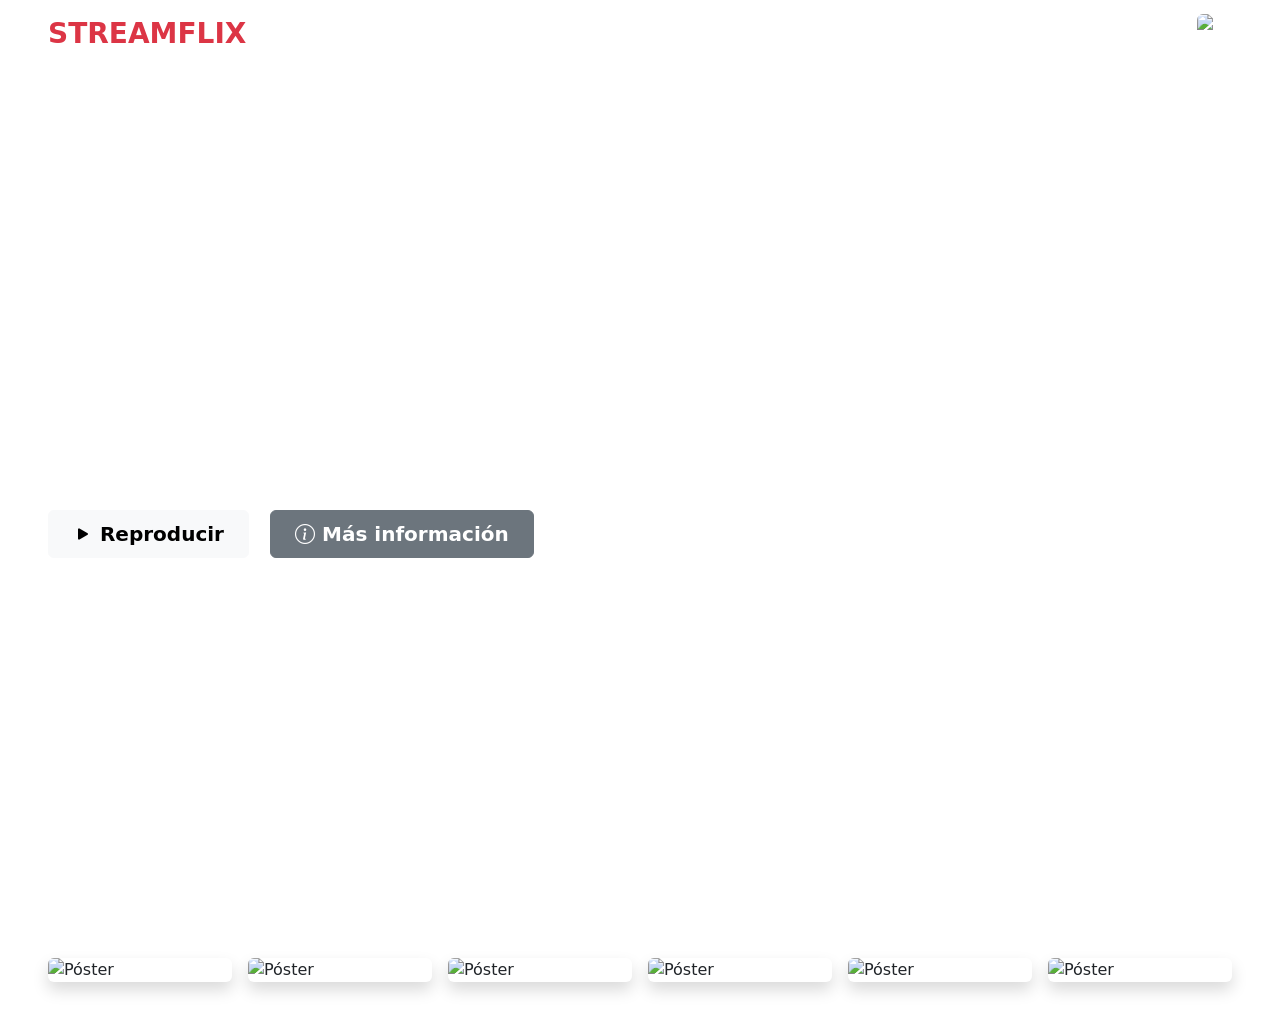
==== 02_steamfix_boostrap/index.html @ c893250f "wawis" ====
<!DOCTYPE html>
<html lang="es">

<head>
    <meta charset="UTF-8">
    <meta name="viewport" content="width=device-width, initial-scale=1.0">
    <title>StreamFlix - Tu plataforma de streaming</title>

    <link href="https://cdn.jsdelivr.net/npm/bootstrap@5.3.2/dist/css/bootstrap.min.css" rel="stylesheet">
    <link rel="stylesheet" href="https://cdn.jsdelivr.net/npm/bootstrap-icons@1.11.1/font/bootstrap-icons.css">
    <link href="https://fonts.googleapis.com/css2?family=Roboto:wght@400;700&display=swap" rel="stylesheet">
    <link rel="stylesheet" href="css/estilos.css">
</head>

<body>

    <nav class="navbar navbar-expand-lg fixed-top barra-oscura">

        <div class="container-fluid px-5">
            <a class="navbar-brand text-danger fw-bold fs-3" href="#">STREAMFLIX</a>
            <button class="navbar-toggler bg-light" type="button" data-bs-toggle="collapse"
                data-bs-target="#menuPrincipal">
                <span class="navbar-toggler-icon"></span>
            </button>
            <div class="collapse navbar-collapse" id="menuPrincipal">
                <ul class="navbar-nav me-auto mb-2 mb-lg-0">
                    <li class="nav-item"><a class="nav-link text-white" href="#">Inicio</a></li>
                    <li class="nav-item"><a class="nav-link text-white-50" href="#">Series</a></li>
                    <li class="nav-item"><a class="nav-link text-white-50" href="#">Películas</a></li>
                    <li class="nav-item"><a class="nav-link text-white-50" href="#">Mi Lista</a></li>
                </ul>

                <div class="d-flex align-items-center text-white gap-4">
                    <i class="bi bi-search fs-5" style="cursor: pointer;"></i>
                    <i class="bi bi-bell fs-5" style="cursor: pointer;"></i>
                    <img src="https://upload.wikimedia.org/wikipedia/commons/0/0b/Netflix-avatar.png" alt="Perfil"
                        width="35" class="rounded" style="cursor: pointer;">
                </div>

            </div>

        </div>


    </nav>

    <header class="hero-portada vh-100 d-flex align-items-center text-white">

        <div class="container-fluid px-5">
            h1 class="display-1 fw-bold mb-4">Stranger Things</h1>

            <p class="lead w-50 d-none d-md-block mb-4">
                Cuando un niño desaparece, sus amigos, su familia y la policía se ven envueltos en una serie de eventos
                misteriosos al tratar de encontrarlo. Un misterio que involucra experimentos secretos y fuerzas
                sobrenaturales.
            </p>

            <div class="botones-hero">
                <button class="btn btn-light px-4 py-2 me-3 fs-5 fw-bold">
                    <i class="bi bi-play-fill"></i> Reproducir
                </button>
                <button class="btn btn-secondary px-4 py-2 fs-5 fw-bold bg-opacity-50">
                    <i class="bi bi-info-circle"></i> Más información
                </button>
            </div>

        </div>

    </header>

    <main class="container-fluid px-5 seccion-catalogo mb-5">
        <h3 class="text-white mb-4 fw-bold">Tendencias ahora</h3>

        <div class="row g-3">
            <div class="col-6 col-md-4 col-lg-2">
                <div class="card bg-transparent border-0 tarjeta-pelicula">
                    <img src=".."
                        class="card-img rounded-2 shadow" alt="Póster">
                </div>
            </div>

            <div class="col-6 col-md-4 col-lg-2">
                <div class="card bg-transparent border-0 tarjeta-pelicula">
                    <img src=".."
                        class="card-img rounded-2 shadow" alt="Póster">
                </div>
            </div>

            <div class="col-6 col-md-4 col-lg-2">
                <div class="card bg-transparent border-0 tarjeta-pelicula">
                    <img src=".."
                        class="card-img rounded-2 shadow" alt="Póster">
                </div>
            </div>

            <div class="col-6 col-md-4 col-lg-2">
                <div class="card bg-transparent border-0 tarjeta-pelicula">
                    <img src=".."
                        class="card-img rounded-2 shadow" alt="Póster">
                </div>
            </div>

            <div class="col-6 col-md-4 col-lg-2">
                <div class="card bg-transparent border-0 tarjeta-pelicula">
                    <img src=".."
                        class="card-img rounded-2 shadow" alt="Póster">
                </div>
            </div>

            <div class="col-6 col-md-4 col-lg-2">
                <div class="card bg-transparent border-0 tarjeta-pelicula">
                    <img src=".."
                        class="card-img rounded-2 shadow" alt="Póster">
                </div>
            </div>

        </div>
    </main>


</body>

</html>
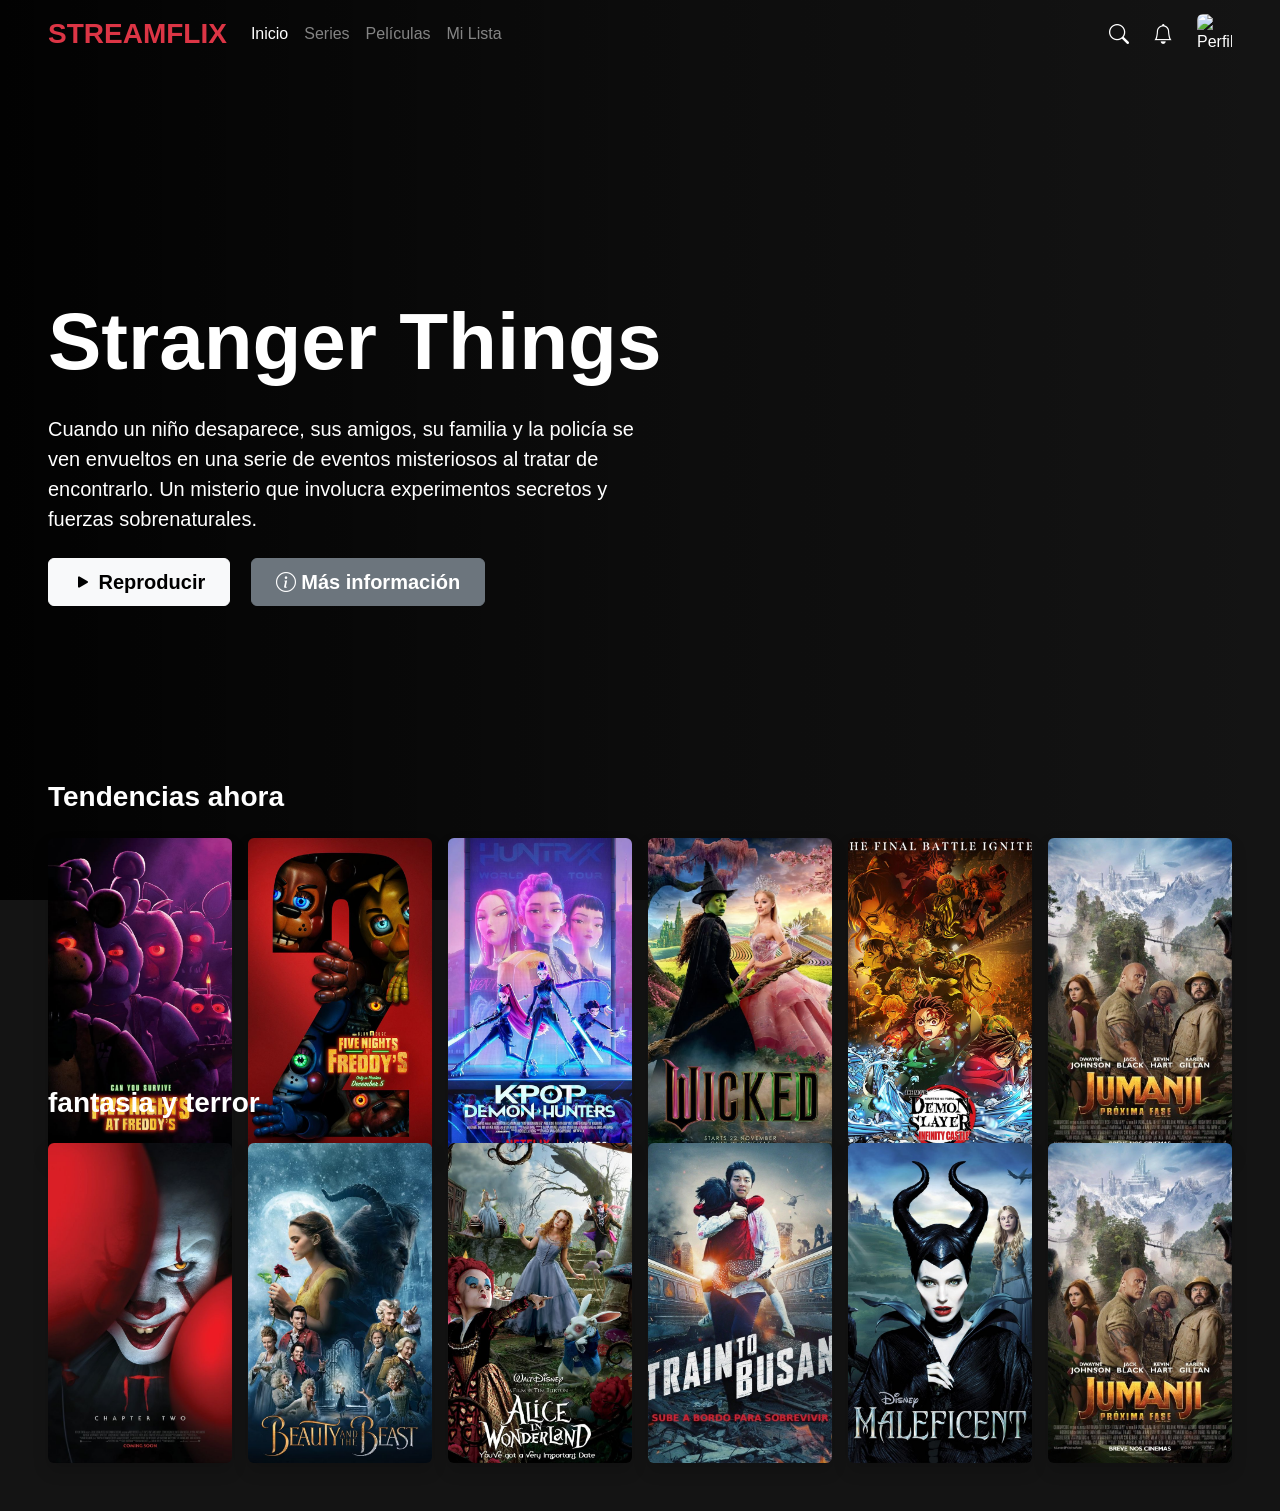
==== commit d24c0f05: "hello" ====
--- a/02_steamfix_boostrap/index.html
+++ b/02_steamfix_boostrap/index.html
@@ -9,7 +9,7 @@
     <link href="https://cdn.jsdelivr.net/npm/bootstrap@5.3.2/dist/css/bootstrap.min.css" rel="stylesheet">
     <link rel="stylesheet" href="https://cdn.jsdelivr.net/npm/bootstrap-icons@1.11.1/font/bootstrap-icons.css">
     <link href="https://fonts.googleapis.com/css2?family=Roboto:wght@400;700&display=swap" rel="stylesheet">
-    <link rel="stylesheet" href="css/estilos.css">
+    <link rel="stylesheet" href="static/css/style.css">
 </head>
 
 <body>
@@ -47,7 +47,7 @@
     <header class="hero-portada vh-100 d-flex align-items-center text-white">
 
         <div class="container-fluid px-5">
-            h1 class="display-1 fw-bold mb-4">Stranger Things</h1>
+            <h1 class="display-1 fw-bold mb-4">Stranger Things</h1>
 
             <p class="lead w-50 d-none d-md-block mb-4">
                 Cuando un niño desaparece, sus amigos, su familia y la policía se ven envueltos en una serie de eventos
@@ -74,48 +74,97 @@
         <div class="row g-3">
             <div class="col-6 col-md-4 col-lg-2">
                 <div class="card bg-transparent border-0 tarjeta-pelicula">
-                    <img src=".."
-                        class="card-img rounded-2 shadow" alt="Póster">
+                    <img src="resources/images/descarga (3).jfif" class="card-img rounded-2 shadow" alt="Póster">
                 </div>
             </div>
 
             <div class="col-6 col-md-4 col-lg-2">
                 <div class="card bg-transparent border-0 tarjeta-pelicula">
-                    <img src=".."
-                        class="card-img rounded-2 shadow" alt="Póster">
+                    <img src="resources/images/Five Nights at Freddy's 2 (2025).jfif" class="card-img rounded-2 shadow" alt="Póster">
                 </div>
             </div>
 
             <div class="col-6 col-md-4 col-lg-2">
                 <div class="card bg-transparent border-0 tarjeta-pelicula">
-                    <img src=".."
-                        class="card-img rounded-2 shadow" alt="Póster">
+                    <img src="resources/images/Nueva película  _ las guerreras del k-pop _.jfif" class="card-img rounded-2 shadow" alt="Póster">
                 </div>
             </div>
 
             <div class="col-6 col-md-4 col-lg-2">
                 <div class="card bg-transparent border-0 tarjeta-pelicula">
-                    <img src=".."
-                        class="card-img rounded-2 shadow" alt="Póster">
+                    <img src="resources/images/Wicked In Cinemas 26 November 2024.jfif" class="card-img rounded-2 shadow" alt="Póster">
                 </div>
             </div>
 
             <div class="col-6 col-md-4 col-lg-2">
                 <div class="card bg-transparent border-0 tarjeta-pelicula">
-                    <img src=".."
-                        class="card-img rounded-2 shadow" alt="Póster">
+                    <img src="resources/images/Demon Slayer_ Kimetsu No Yaiba The Movie Infinity Castle Official USA Website.jfif" class="card-img rounded-2 shadow" alt="Póster">
                 </div>
             </div>
 
             <div class="col-6 col-md-4 col-lg-2">
                 <div class="card bg-transparent border-0 tarjeta-pelicula">
-                    <img src=".."
-                        class="card-img rounded-2 shadow" alt="Póster">
+                    <img src="resources/images/Jumanji (2018).jfif" class="card-img rounded-2 shadow" alt="Póster">
+                </div>
+            </div>
+        </div>
+    </main>
+
+        <main class="container-fluid px-5 seccion-catalogo mb-5">
+        <h3 class="text-white mb-4 fw-bold">fantasia y terror</h3>
+
+        <div class="row g-3">
+            <div class="col-6 col-md-4 col-lg-2">
+                <div class="card bg-transparent border-0 tarjeta-pelicula">
+                    <img src="resources/images/descarga (1).jfif" class="card-img rounded-2 shadow" alt="Póster">
                 </div>
             </div>
 
+            <div class="col-6 col-md-4 col-lg-2">
+                <div class="card bg-transparent border-0 tarjeta-pelicula">
+                    <img src="resources/images/descarga (2).jfif" class="card-img rounded-2 shadow" alt="Póster">
+                </div>
+            </div>
+
+            <div class="col-6 col-md-4 col-lg-2">
+                <div class="card bg-transparent border-0 tarjeta-pelicula">
+                    <img src="resources/images/descarga.jfif" class="card-img rounded-2 shadow" alt="Póster">
+                </div>
+            </div>
+
+            <div class="col-6 col-md-4 col-lg-2">
+                <div class="card bg-transparent border-0 tarjeta-pelicula">
+                    <img src="resources/images/Estación Zombie (2016).jfif" class="card-img rounded-2 shadow" alt="Póster">
+                </div>
+            </div>
+
+            <div class="col-6 col-md-4 col-lg-2">
+                <div class="card bg-transparent border-0 tarjeta-pelicula">
+                    <img src="resources/images/📸 2000x3000.jfif" class="card-img rounded-2 shadow" alt="Póster">
+                </div>
+            </div>
+
+            <div class="col-6 col-md-4 col-lg-2">
+                <div class="card bg-transparent border-0 tarjeta-pelicula">
+                    <img src="resources/images/Jumanji (2018).jfif" class="card-img rounded-2 shadow" alt="Póster">
+                </div>
+            </div>
         </div>
     </main>
+
+    <script src="https://cdn.jsdelivr.net/npm/bootstrap@5.3.2/dist/js/bootstrap.bundle.min.js"></script>
+
+    <script>
+        const navbar = document.querySelector('.barra-oscura');
+
+        window.addEventListener('scroll', () => {
+            if (window.scrollY > 50) {
+                navbar.classList.add('navbar-scrolled');
+            } else {
+                navbar.classList.remove('navbar-scrolled');
+            }
+        });
+    </script>
 
 
 </body>
--- a/02_steamfix_boostrap/static/css/style.css
+++ b/02_steamfix_boostrap/static/css/style.css
@@ -0,0 +1,60 @@
+/* 1. Fondo negro general y fuente Roboto */
+body {
+    background-color: #141414;
+    font-family: 'Roboto', sans-serif;
+    overflow-x: hidden; /* Evita que la página se rompa hacia los lados */
+}
+
+/* 2. Barra de navegación inicialmente transparente */
+.barra-oscura {
+    background-color: transparent; 
+    transition: background-color 0.4s ease; /* Cambio suave */
+}
+
+/* 3. Clase que nuestro JavaScript añade al bajar (fondo negro) */
+.navbar-scrolled {
+    background-color: #141414; 
+    box-shadow: 0 4px 6px rgba(0,0,0,0.5); /* Sombrilla sutil */
+}
+
+/* 4. La imagen de fondo de Stranger Things con un difuminado negro */
+.hero-portada {
+    background: linear-gradient(to right, rgba(0,0,0,0.9) 0%, rgba(0,0,0,0.4) 50%, transparent 100%), 
+                url('https://images.alphacoders.com/133/1338193.png');
+    background-size: cover;
+    background-position: center;
+}
+
+/* 5. Subimos las películas para que monten encima del banner */
+.seccion-catalogo {
+    margin-top: -120px; 
+    position: relative;
+    z-index: 10;
+}
+
+/* 6. Animación al pasar el mouse por las películas */
+.tarjeta-pelicula {
+    transition: transform 0.3s ease-in-out;
+    cursor: pointer;
+}
+
+.tarjeta-pelicula:hover {
+    transform: scale(1.1); /* Crece 10% */
+    z-index: 20; /* Se viene al frente */
+}
+
+/* 7. Estandarizamos todas las portadas al mismo tamaño */
+.card-img {
+    height: 320px; 
+    object-fit: cover; /* Evita que las caras se aplasten */
+}
+
+/* 8. Responsive: En celulares, los pósters son más pequeños */
+@media (max-width: 768px) {
+    .card-img {
+        height: 250px; 
+    }
+    .seccion-catalogo {
+        margin-top: -50px; /* Sube menos en celular */
+    }
+}
